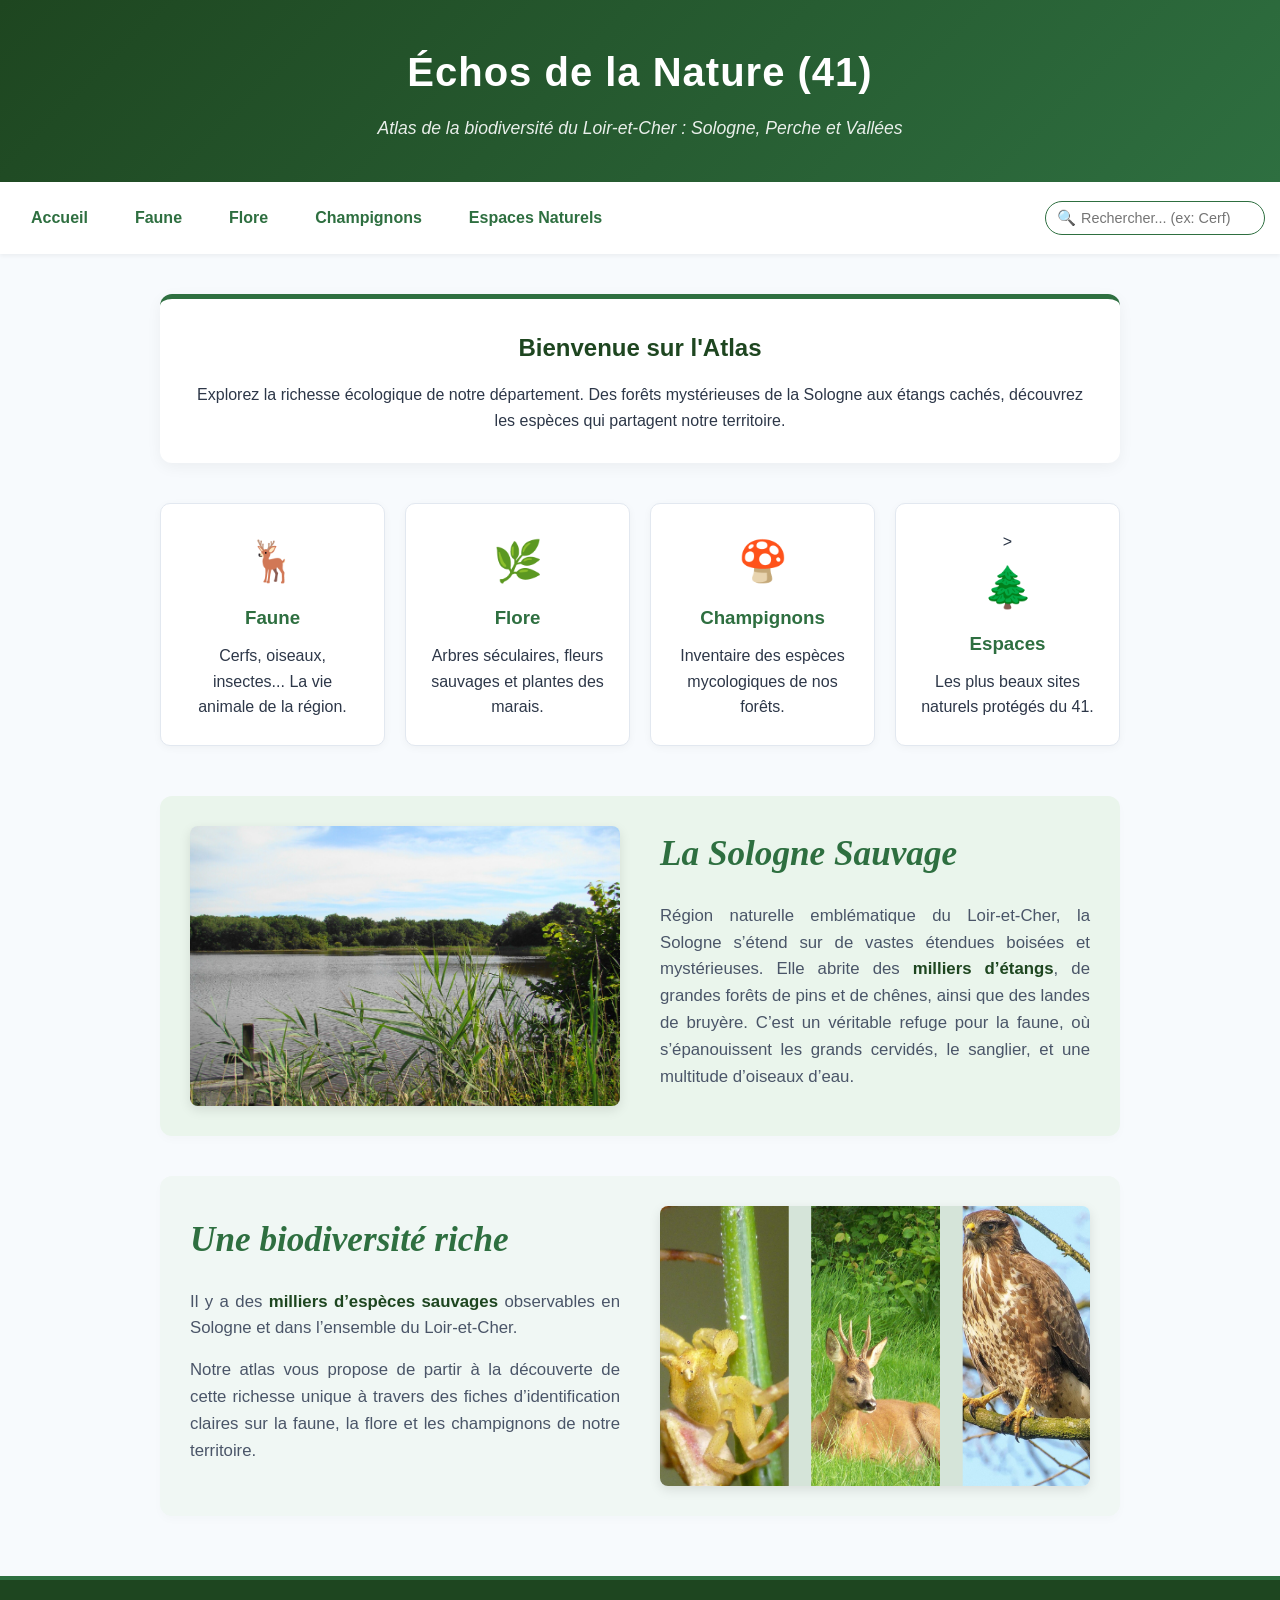
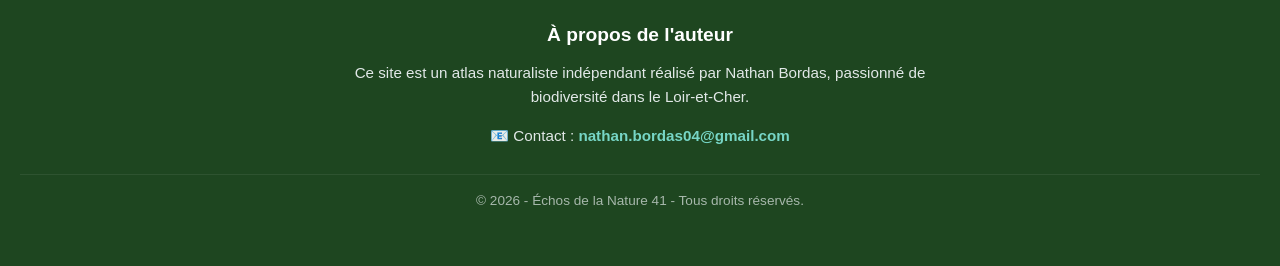
==== index.html @ eabf4d52 "Update index.html" ====
<!DOCTYPE html>
<html lang="fr">
<head>
    <meta charset="UTF-8">
    <meta name="viewport" content="width=device-width, initial-scale=1.0">
    <title>Échos de la Nature - Loir-et-Cher</title>
    <style>
        * { box-sizing: border-box; margin: 0; padding: 0; }
        body { font-family: 'Segoe UI', Tahoma, Geneva, Verdana, sans-serif; background-color: #f7fafd; color: #2d3748; line-height: 1.6; }
        
        header { background: linear-gradient(135deg, #1e4620, #2e6f40); color: white; padding: 40px 20px; text-align: center; box-shadow: 0 4px 6px rgba(0,0,0,0.1); }
        header h1 { font-size: 2.5rem; margin-bottom: 10px; font-weight: 700; letter-spacing: 1px; }
        header p { font-size: 1.1rem; opacity: 0.9; font-style: italic; }

        nav { background-color: #ffffff; display: flex; justify-content: center; gap: 15px; padding: 15px; box-shadow: 0 2px 4px rgba(0,0,0,0.05); position: sticky; top: 0; z-index: 1000; }
        nav a { color: #2e6f40; text-decoration: none; font-weight: 600; padding: 8px 16px; border-radius: 20px; transition: all 0.3s ease; }
        nav a:hover { background-color: #eaf5ec; color: #1e4620; }

        main { max-width: 1000px; margin: 40px auto; padding: 0 20px; }
        
        .welcome-card { background: white; padding: 30px; border-radius: 12px; box-shadow: 0 4px 15px rgba(0,0,0,0.05); text-align: center; border-top: 5px solid #2e6f40; margin-bottom: 40px; }
        .welcome-card h2 { color: #1e4620; margin-bottom: 15px; }
        
        .grid { display: grid; grid-template-columns: repeat(auto-fit, minmax(220px, 1fr)); gap: 20px; margin-bottom: 50px; }
        .card { background: white; padding: 25px; border-radius: 10px; box-shadow: 0 2px 8px rgba(0,0,0,0.04); text-align: center; border: 1px solid #e2e8f0; transition: transform 0.2s; }
        .card:hover { transform: translateY(-5px); }
        .card .icon { font-size: 2.5rem; margin-bottom: 10px; display: block; }
        .card h3 { color: #2e6f40; margin-bottom: 10px; }

        /* Sections de contenu */
        .info-section { display: flex; align-items: center; gap: 40px; background: #eaf5ec; padding: 30px; border-radius: 12px; margin-bottom: 40px; box-shadow: 0 4px 10px rgba(0,0,0,0.02); }
        .info-section.reverse { flex-direction: row-reverse; background: #f0f7f4; }
        .info-content { flex: 1; }
        .info-content h2 { font-family: 'Georgia', serif; font-size: 2.2rem; color: #2e6f40; margin-bottom: 20px; font-style: italic; }
        .info-content p { color: #4a5568; font-size: 1.05rem; margin-bottom: 15px; text-align: justify; }
        .info-content strong { color: #1e4620; }
        .info-image { flex: 1; min-width: 300px; height: 280px; border-radius: 8px; overflow: hidden; box-shadow: 0 4px 12px rgba(0,0,0,0.1); }
        .info-image img { width: 100%; height: 100%; object-fit: cover; }

        @media (max-width: 768px) {
            .info-section, .info-section.reverse { flex-direction: column; text-align: center; }
            .info-image { width: 100%; min-width: 100%; height: 200px; }
        }
        
        /* Nouveau pied de page stylisé */
        footer { background-color: #1e4620; color: #f7fafd; padding: 40px 20px; text-align: center; margin-top: 60px; font-size: 0.95rem; border-top: 4px solid #2e6f40; }
        footer h4 { color: #ffffff; font-size: 1.2rem; margin-bottom: 10px; font-weight: 600; }
        footer p { max-width: 600px; margin: 0 auto 15px auto; opacity: 0.9; }
        footer a { color: #81e6d9; text-decoration: none; font-weight: bold; transition: color 0.2s; }
        footer a:hover { color: #ffffff; text-decoration: underline; }
        footer .copyright { margin-top: 25px; padding-top: 15px; border-top: 1px solid rgba(255,255,255,0.1); font-size: 0.85rem; opacity: 0.7; }
    </style>
</head>
<body>

    <header>
        <h1>Échos de la Nature (41)</h1>
        <p>Atlas de la biodiversité du Loir-et-Cher : Sologne, Perche et Vallées</p>
    </header>

    <nav>
        <a href="index.html">Accueil</a>
        <a href="faune.html">Faune</a>
        <a href="flore.html">Flore</a>
        <a href="champignons.html">Champignons</a>
        <a href="espaces-naturels.html">Espaces Naturels</a>

   <!-- Barre de recherche interactive -->
        <div style="position: relative; margin-left: auto; display: flex; align-items: center;">
            <input type="text" id="search-input" placeholder="Rechercher... (ex: Cerf)" autocomplete="off" style="padding: 8px 15px 8px 35px; border-radius: 20px; border: 1px solid #2e6f40; outline: none; width: 220px; font-size: 0.9rem; transition: all 0.3s;">
            <span style="position: absolute; left: 12px; color: #2e6f40; font-size: 0.95rem;">🔍</span>
            
            <!-- Liste des résultats instantanés -->
            <div id="search-results" style="display: none; position: absolute; top: 42px; right: 0; width: 280px; background: white; border: 1px solid #cbd5e0; border-radius: 10px; box-shadow: 0 4px 15px rgba(0,0,0,0.15); z-index: 2000; overflow: hidden; text-align: left;"></div>
        </div>
    </nav>

    <main>
        <div class="welcome-card">
            <h2>Bienvenue sur l'Atlas</h2>
            <p>Explorez la richesse écologique de notre département. Des forêts mystérieuses de la Sologne aux étangs cachés, découvrez les espèces qui partagent notre territoire.</p>
        </div>
        
        <div class="grid">
            <div class="card" onclick="window.location.href='faune.html';" style="cursor: pointer;">
                <span class="icon">🦌</span>
                <h3>Faune</h3>
                <p>Cerfs, oiseaux, insectes... La vie animale de la région.</p>
            </div>
            <div class="card" onclick="window.location.href='flore.html';" style="cursor: pointer;">
                <span class="icon">🌿</span>
                <h3>Flore</h3>
                <p>Arbres séculaires, fleurs sauvages et plantes des marais.</p>
            </div>
            <div class="card" onclick="window.location.href='champignons.html';" style="cursor: pointer;">
                <span class="icon">🍄</span>
                <h3>Champignons</h3>
                <p>Inventaire des espèces mycologiques de nos forêts.</p>
            </div>
            <div class="card" onclick="window.location.href='espaces-naturels.html';" style="cursor: pointer;">>
                <span class="icon">🌲</span>
                <h3>Espaces</h3>
                <p>Les plus beaux sites naturels protégés du 41.</p>
            </div>
        </div>

        <!-- Section 1 : La Sologne Sauvage -->
        <section class="info-section">
            <div class="info-image">
                <img src="images/etang.jpg" alt="La Sologne Sauvage - Étang">
            </div>
            <div class="info-content">
                <h2>La Sologne Sauvage</h2>
                <p>Région naturelle emblématique du Loir-et-Cher, la Sologne s’étend sur de vastes étendues boisées et mystérieuses. Elle abrite des <strong>milliers d’étangs</strong>, de grandes forêts de pins et de chênes, ainsi que des landes de bruyère. C’est un véritable refuge pour la faune, où s’épanouissent les grands cervidés, le sanglier, et une multitude d’oiseaux d’eau.</p>
            </div>
        </section>

        <!-- Section 2 : Une biodiversité riche -->
        <section class="info-section reverse">
            <div class="info-image">
                <img src="images/image_2026-10-01_023006787.png" alt="Animaux en Sologne">
            </div>
            <div class="info-content">
                <h2>Une biodiversité riche</h2>
                <p>Il y a des <strong>milliers d’espèces sauvages</strong> observables en Sologne et dans l’ensemble du Loir-et-Cher.</p>
                <p>Notre atlas vous propose de partir à la découverte de cette richesse unique à travers des fiches d’identification claires sur la faune, la flore et les champignons de notre territoire.</p>
            </div>
        </section>

    </main>

    <footer>
        <h4>À propos de l'auteur</h4>
        <p>Ce site est un atlas naturaliste indépendant réalisé par Nathan Bordas, passionné de biodiversité dans le Loir-et-Cher.</p>
        <p>📧 Contact : <a href="mailto:nathan.bordas04@gmail.com">nathan.bordas04@gmail.com</a></p>
        <div class="copyright">
            <p>&copy; 2026 - Échos de la Nature 41 - Tous droits réservés.</p>
        </div>
    </footer>

     <!-- Moteur de recherche de l'Atlas -->
    <script>
        // Liste des pages et espèces de ton site (tu pourras en ajouter ici au fur et à mesure !)
        const atlasIndex = [
            { title: "Cerf élaphe (Cervus elaphus)", category: "🦌 Mammifères", url: "cerf-elaphe.html", keywords: "cerf biche faon brame sologne mammifere" },
            { title: "Faune du Loir-et-Cher", category: "Rubrique", url: "faune.html", keywords: "animaux faune mammiferes oiseaux insectes amphibiens reptiles poissons araignees" },
            { title: "Flore du Loir-et-Cher", category: "Rubrique", url: "flore.html", keywords: "plantes fleurs arbres bruyere fougeres mousses" },
            { title: "Champignons", category: "Rubrique", url: "champignons.html", keywords: "champignons cepes bolets amanites girolles russules" }
        ];

        const searchInput = document.getElementById('search-input');
        const searchResults = document.getElementById('search-results');

        searchInput.addEventListener('input', function() {
            const query = this.value.toLowerCase().trim();
            searchResults.innerHTML = '';

            if (query.length < 2) {
                searchResults.style.display = 'none';
                return;
            }

            const matches = atlasIndex.filter(item => 
                item.title.toLowerCase().includes(query) || 
                item.keywords.toLowerCase().includes(query)
            );

            if (matches.length > 0) {
                matches.forEach(item => {
                    const link = document.createElement('a');
                    link.href = item.url;
                    link.style.display = 'block';
                    link.style.padding = '12px 15px';
                    link.style.textDecoration = 'none';
                    link.style.color = '#2d3748';
                    link.style.borderBottom = '1px solid #edf2f7';
                    link.innerHTML = `<strong style="color: #1e4620; display: block;">${item.title}</strong><span style="font-size: 0.8rem; color: #718096;">${item.category}</span>`;
                    
                    link.onmouseover = () => link.style.backgroundColor = '#eaf5ec';
                    link.onmouseout = () => link.style.backgroundColor = 'white';
                    
                    searchResults.appendChild(link);
                });
                searchResults.style.display = 'block';
            } else {
                searchResults.innerHTML = '<div style="padding: 12px 15px; color: #718096; font-size: 0.9rem;">Aucune espèce trouvée... 🌿</div>';
                searchResults.style.display = 'block';
            }
        });

        // Fermer les résultats si on clique ailleurs sur la page
        document.addEventListener('click', function(e) {
            if (!searchInput.contains(e.target) && !searchResults.contains(e.target)) {
                searchResults.style.display = 'none';
            }
        });
    </script>
</body>
</html>
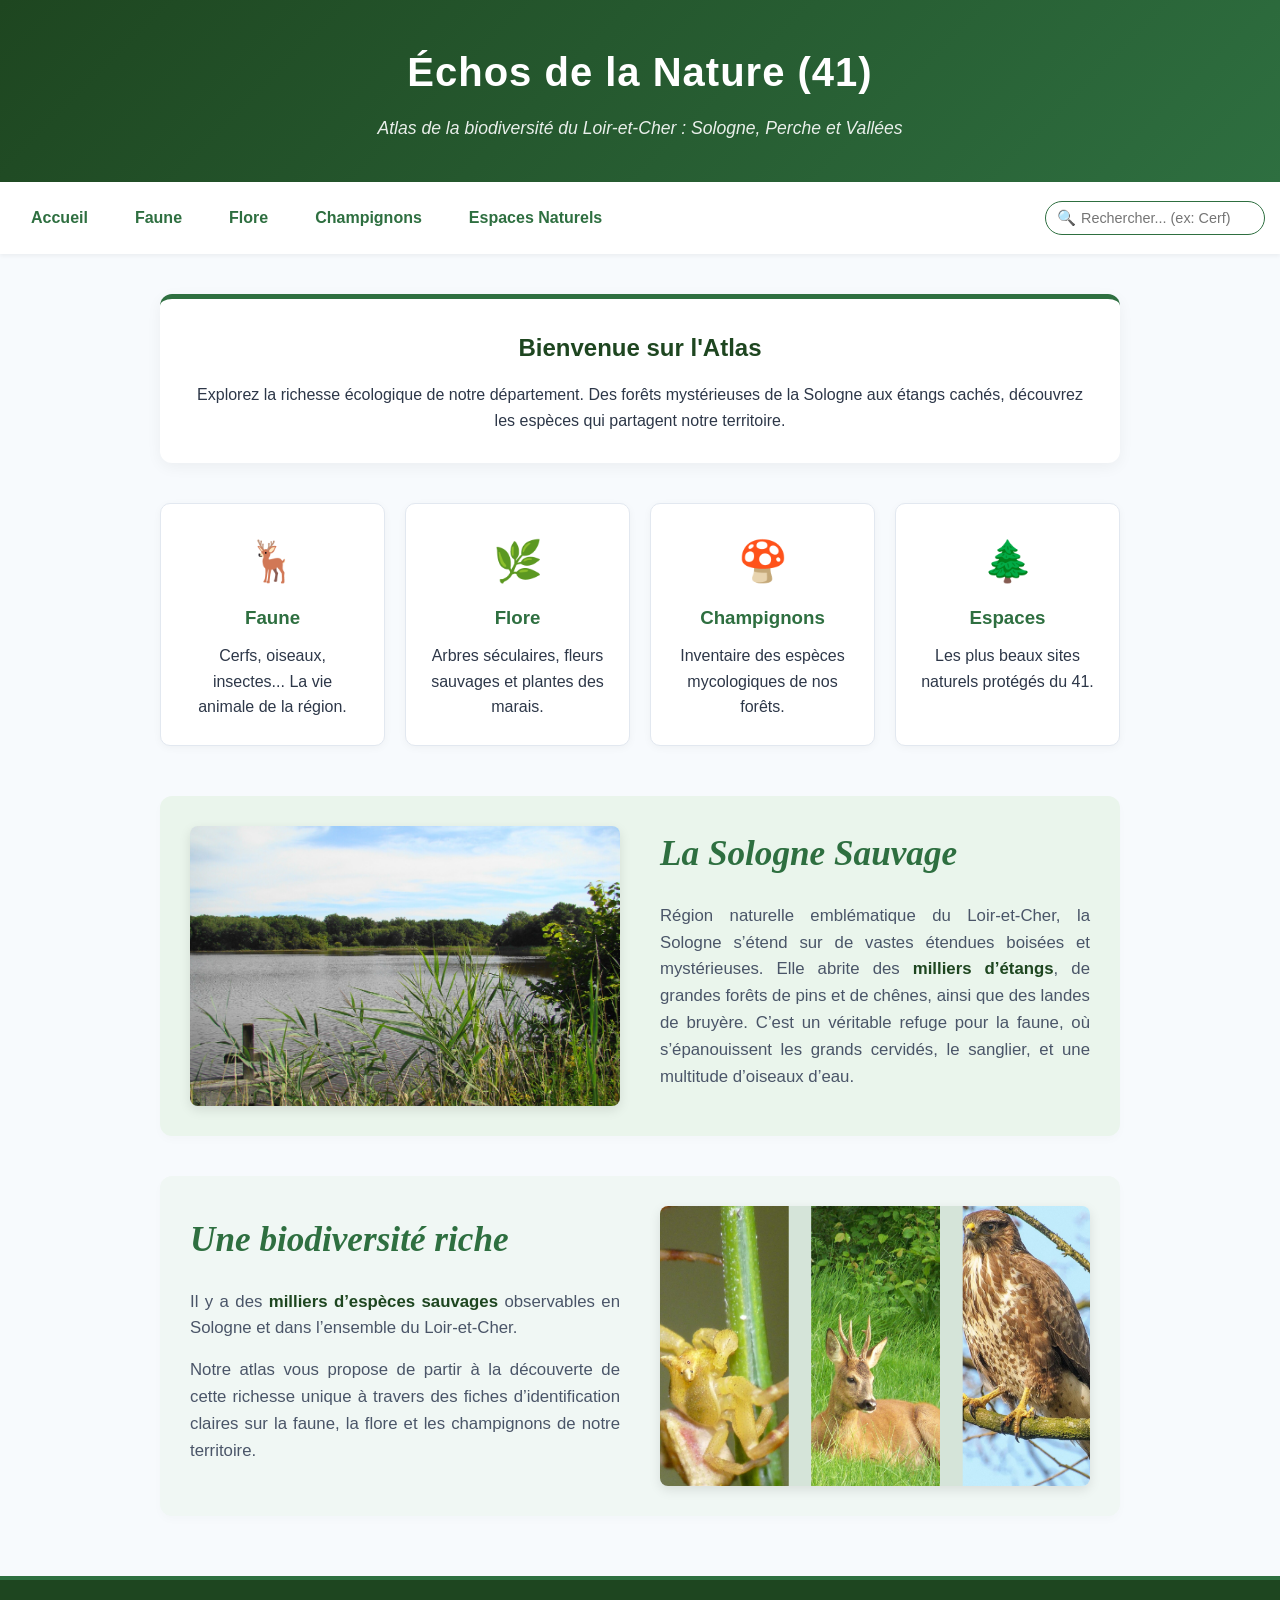
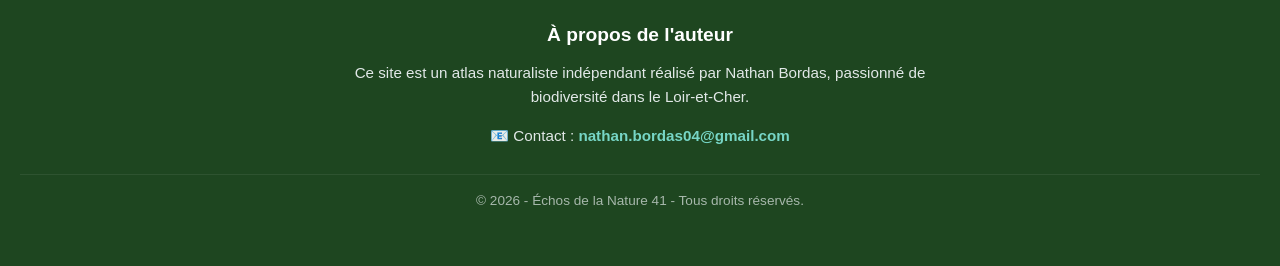
==== commit 7eba9e96: "Update index.html" ====
--- a/index.html
+++ b/index.html
@@ -97,7 +97,7 @@
                 <h3>Champignons</h3>
                 <p>Inventaire des espèces mycologiques de nos forêts.</p>
             </div>
-            <div class="card" onclick="window.location.href='espaces-naturels.html';" style="cursor: pointer;">>
+            <div class="card" onclick="window.location.href='espaces-naturels.html';" style="cursor: pointer;">
                 <span class="icon">🌲</span>
                 <h3>Espaces</h3>
                 <p>Les plus beaux sites naturels protégés du 41.</p>
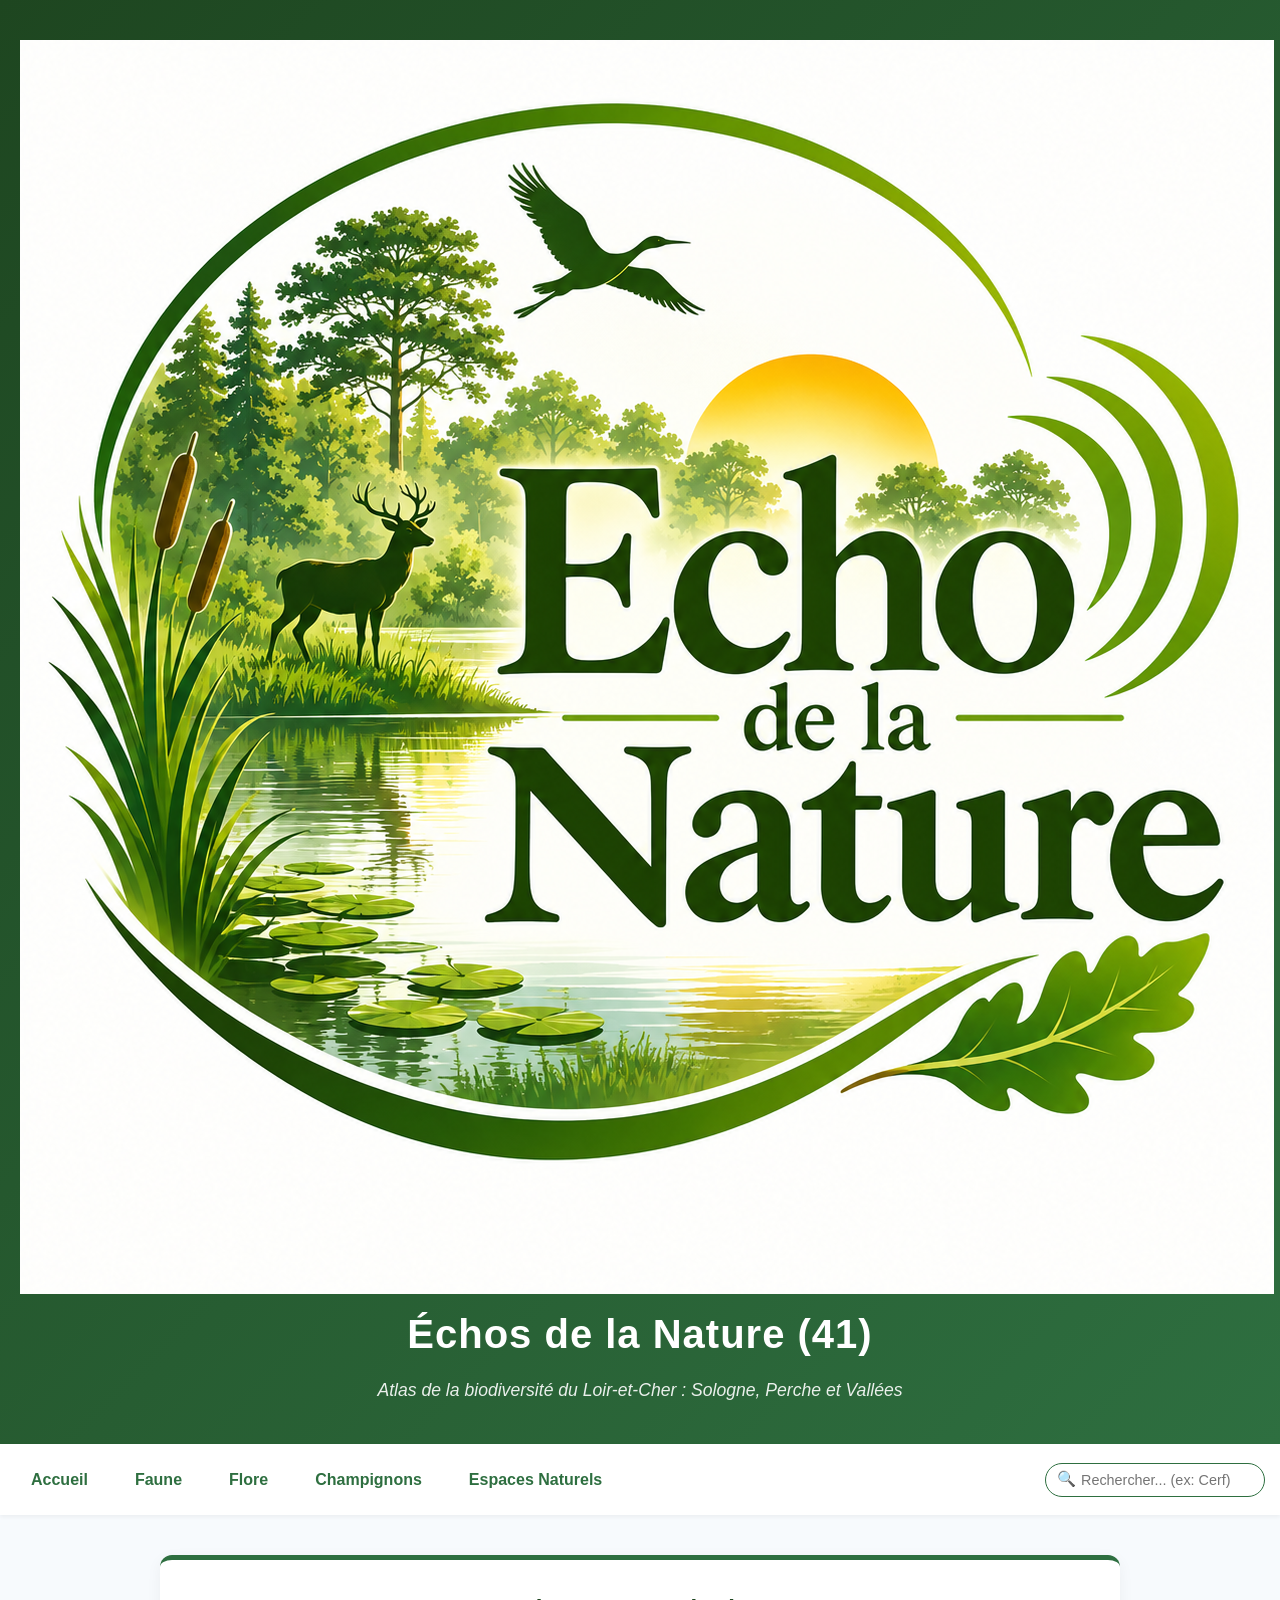
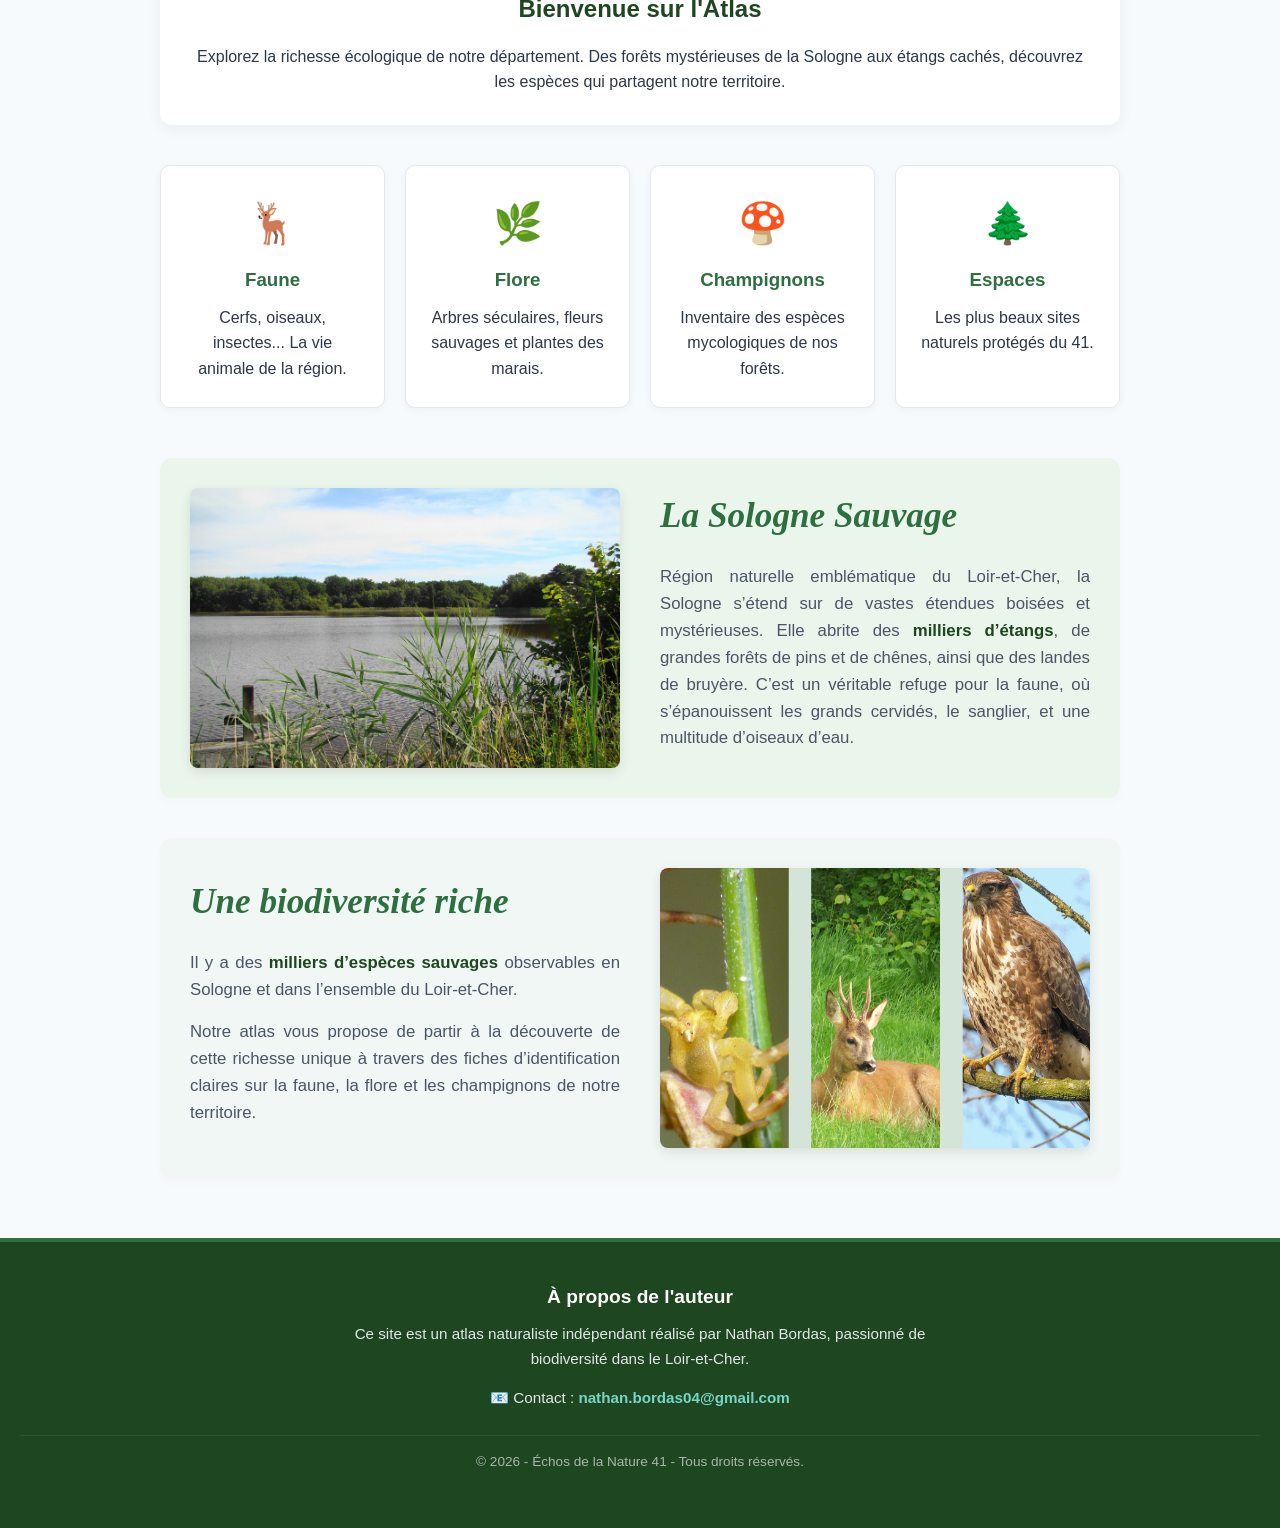
==== commit 7818ebb7: "Update index.html" ====
--- a/index.html
+++ b/index.html
@@ -4,6 +4,7 @@
     <meta charset="UTF-8">
     <meta name="viewport" content="width=device-width, initial-scale=1.0">
     <title>Échos de la Nature - Loir-et-Cher</title>
+    <link rel="icon" type="image/png" href="images/logo.png">
     <style>
         * { box-sizing: border-box; margin: 0; padding: 0; }
         body { font-family: 'Segoe UI', Tahoma, Geneva, Verdana, sans-serif; background-color: #f7fafd; color: #2d3748; line-height: 1.6; }
@@ -53,9 +54,14 @@
 </head>
 <body>
 
-    <header>
-        <h1>Échos de la Nature (41)</h1>
-        <p>Atlas de la biodiversité du Loir-et-Cher : Sologne, Perche et Vallées</p>
+     <header>
+        <div class="header-content">
+            <img src="images/logo.png" alt="Logo Échos de la Nature 41" class="site-logo">
+            <div>
+                <h1>Échos de la Nature (41)</h1>
+                <p>Atlas de la biodiversité du Loir-et-Cher : Sologne, Perche et Vallées</p>
+            </div>
+        </div>
     </header>
 
     <nav>
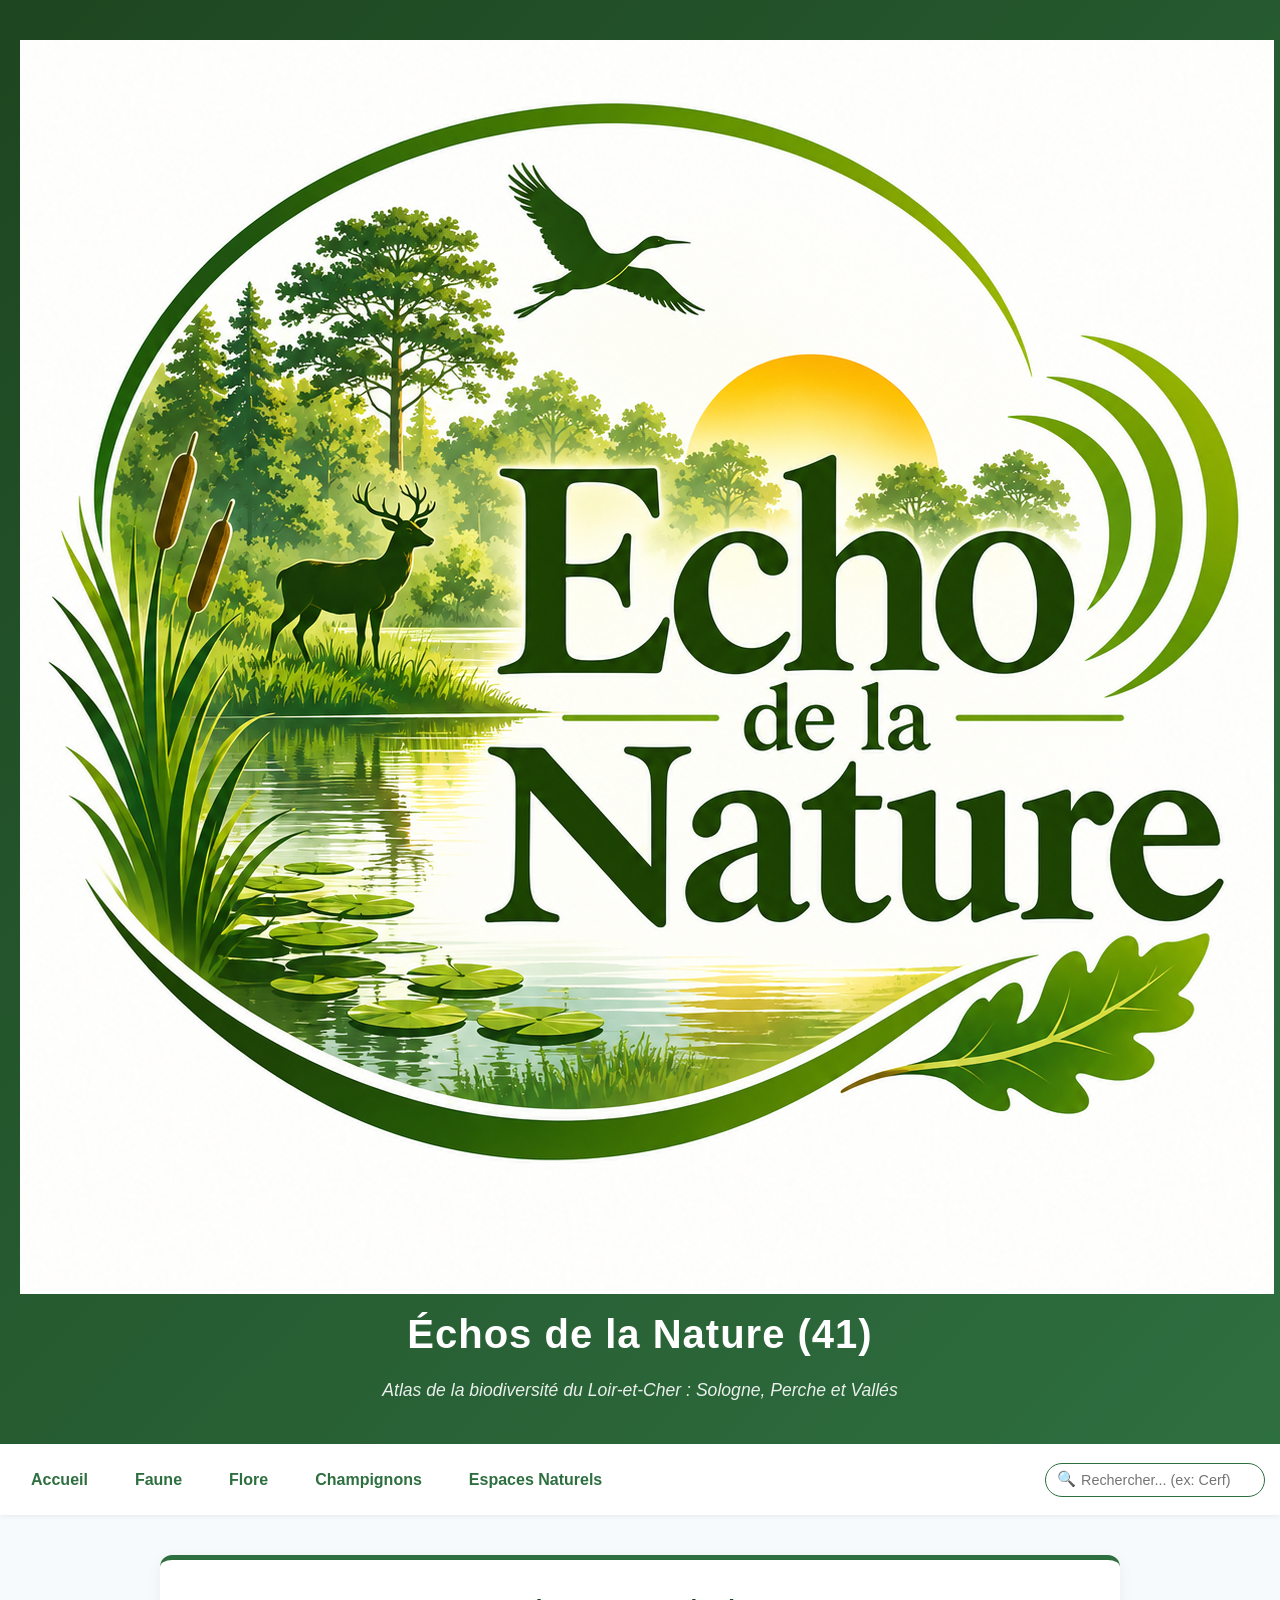
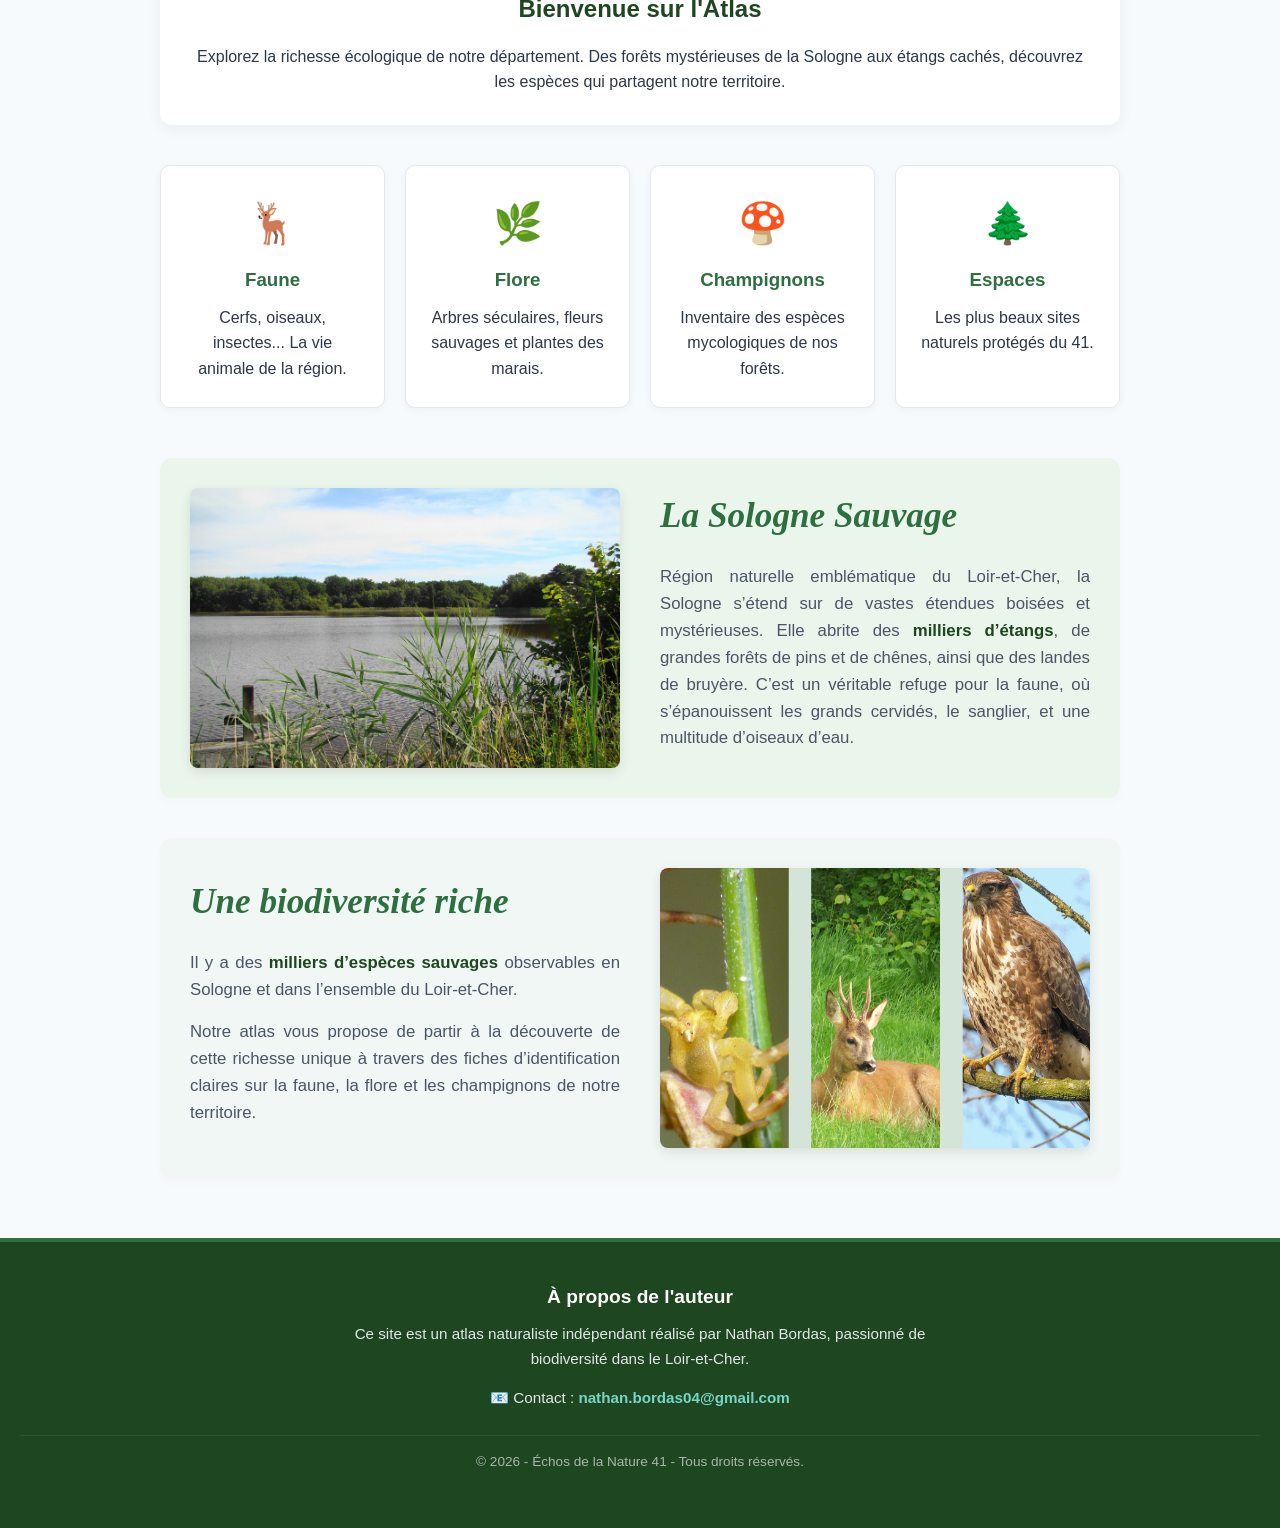
==== commit 5e357e15: "Update index.html" ====
--- a/index.html
+++ b/index.html
@@ -59,7 +59,7 @@
             <img src="images/logo.png" alt="Logo Échos de la Nature 41" class="site-logo">
             <div>
                 <h1>Échos de la Nature (41)</h1>
-                <p>Atlas de la biodiversité du Loir-et-Cher : Sologne, Perche et Vallées</p>
+                <p>Atlas de la biodiversité du Loir-et-Cher : Sologne, Perche et Vallés</p>
             </div>
         </div>
     </header>
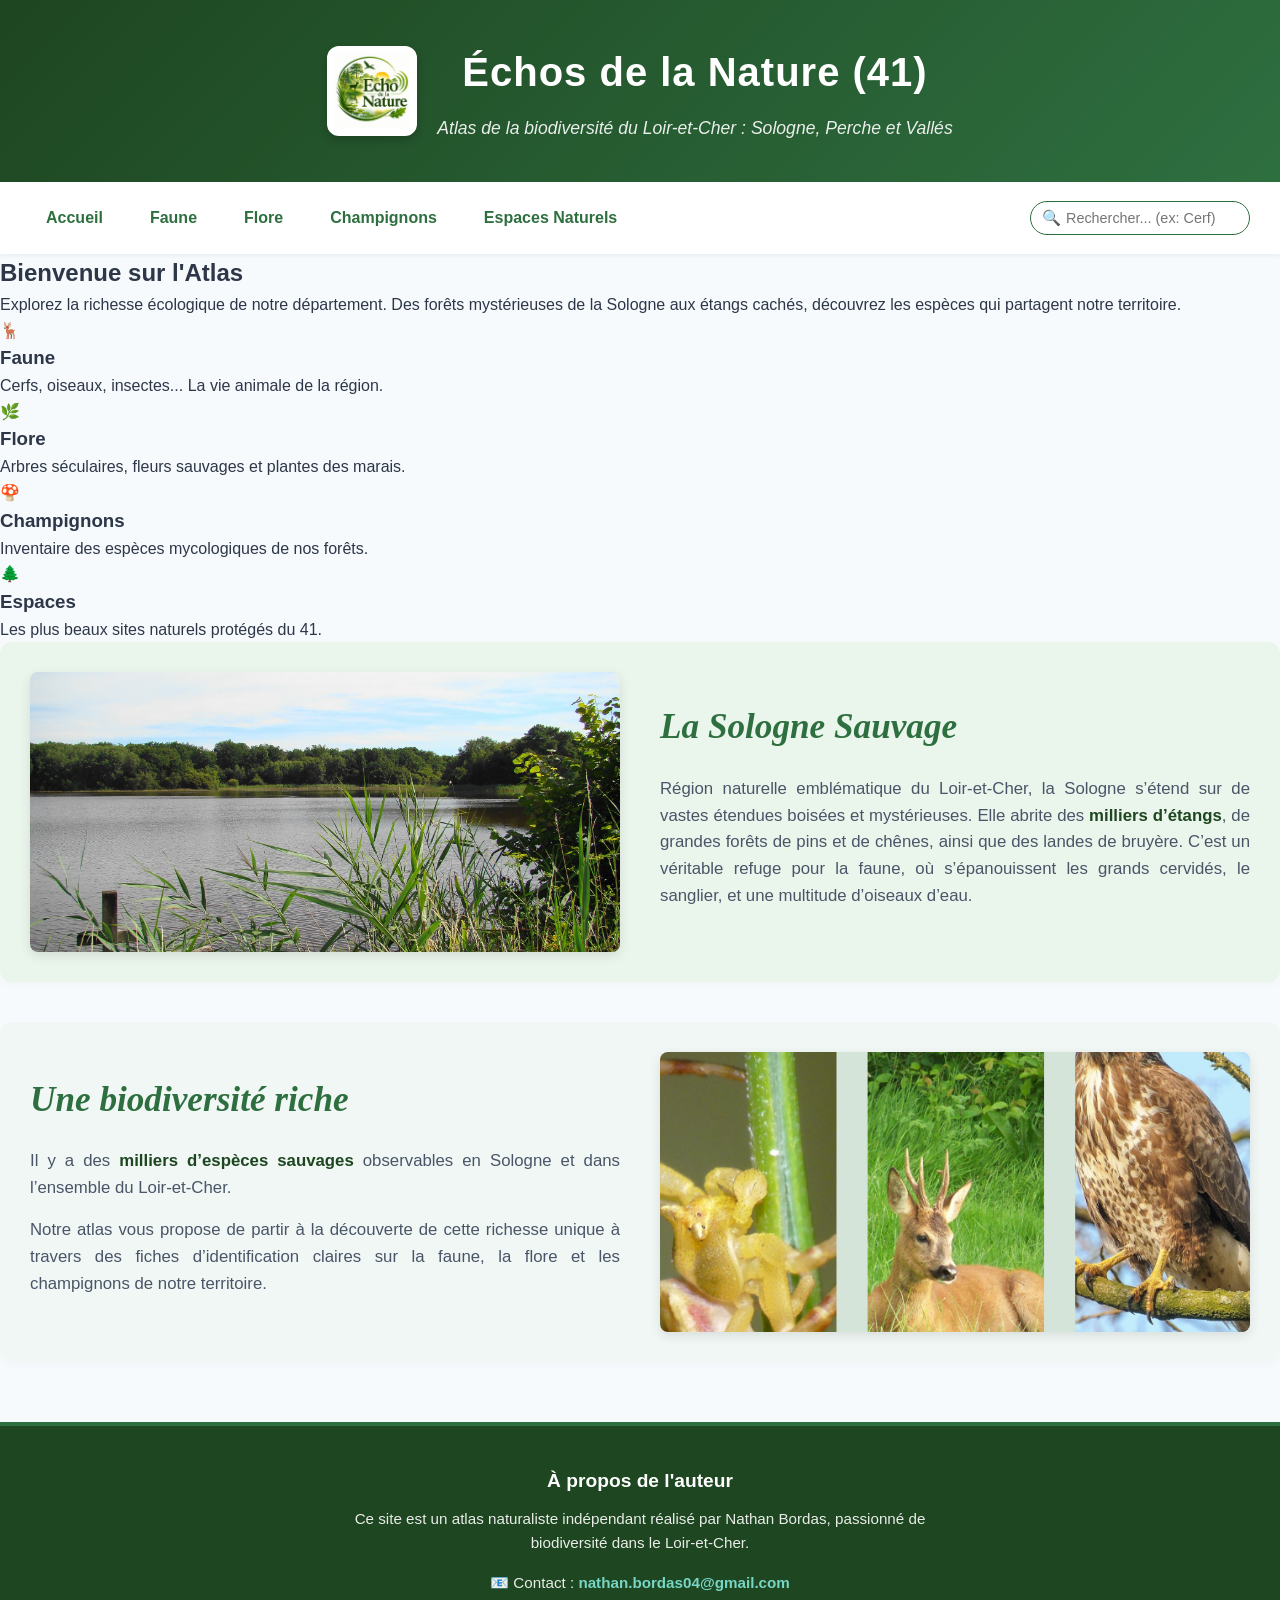
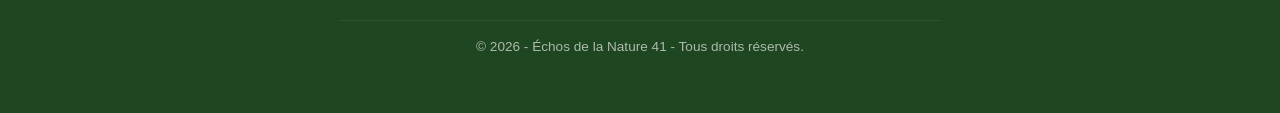
==== commit 01f5c5ec: "Update index.html" ====
--- a/index.html
+++ b/index.html
@@ -5,28 +5,8 @@
     <meta name="viewport" content="width=device-width, initial-scale=1.0">
     <title>Échos de la Nature - Loir-et-Cher</title>
     <link rel="icon" type="image/png" href="images/logo.png">
+    <link rel="stylesheet" href="style.css?v=4">
     <style>
-        * { box-sizing: border-box; margin: 0; padding: 0; }
-        body { font-family: 'Segoe UI', Tahoma, Geneva, Verdana, sans-serif; background-color: #f7fafd; color: #2d3748; line-height: 1.6; }
-        
-        header { background: linear-gradient(135deg, #1e4620, #2e6f40); color: white; padding: 40px 20px; text-align: center; box-shadow: 0 4px 6px rgba(0,0,0,0.1); }
-        header h1 { font-size: 2.5rem; margin-bottom: 10px; font-weight: 700; letter-spacing: 1px; }
-        header p { font-size: 1.1rem; opacity: 0.9; font-style: italic; }
-
-        nav { background-color: #ffffff; display: flex; justify-content: center; gap: 15px; padding: 15px; box-shadow: 0 2px 4px rgba(0,0,0,0.05); position: sticky; top: 0; z-index: 1000; }
-        nav a { color: #2e6f40; text-decoration: none; font-weight: 600; padding: 8px 16px; border-radius: 20px; transition: all 0.3s ease; }
-        nav a:hover { background-color: #eaf5ec; color: #1e4620; }
-
-        main { max-width: 1000px; margin: 40px auto; padding: 0 20px; }
-        
-        .welcome-card { background: white; padding: 30px; border-radius: 12px; box-shadow: 0 4px 15px rgba(0,0,0,0.05); text-align: center; border-top: 5px solid #2e6f40; margin-bottom: 40px; }
-        .welcome-card h2 { color: #1e4620; margin-bottom: 15px; }
-        
-        .grid { display: grid; grid-template-columns: repeat(auto-fit, minmax(220px, 1fr)); gap: 20px; margin-bottom: 50px; }
-        .card { background: white; padding: 25px; border-radius: 10px; box-shadow: 0 2px 8px rgba(0,0,0,0.04); text-align: center; border: 1px solid #e2e8f0; transition: transform 0.2s; }
-        .card:hover { transform: translateY(-5px); }
-        .card .icon { font-size: 2.5rem; margin-bottom: 10px; display: block; }
-        .card h3 { color: #2e6f40; margin-bottom: 10px; }
 
         /* Sections de contenu */
         .info-section { display: flex; align-items: center; gap: 40px; background: #eaf5ec; padding: 30px; border-radius: 12px; margin-bottom: 40px; box-shadow: 0 4px 10px rgba(0,0,0,0.02); }
--- a/style.css
+++ b/style.css
@@ -0,0 +1,42 @@
+* { box-sizing: border-box; margin: 0; padding: 0; }
+html { scroll-behavior: smooth; }
+body { font-family: 'Segoe UI', Tahoma, Geneva, Verdana, sans-serif; background-color: #f7fafd; color: #2d3748; line-height: 1.6; }
+
+/* En-tête */
+header { background: linear-gradient(135deg, #1e4620, #2e6f40); color: white; padding: 40px 20px; text-align: center; box-shadow: 0 4px 6px rgba(0,0,0,0.1); }
+header h1 { font-size: 2.5rem; margin-bottom: 10px; font-weight: 700; letter-spacing: 1px; }
+header p { font-size: 1.1rem; opacity: 0.9; font-style: italic; }
+.header-content { display: flex; align-items: center; justify-content: center; gap: 20px; flex-wrap: wrap; }
+.site-logo { height: 90px; width: auto; border-radius: 12px; object-fit: contain; border: 2px solid #ffffff; box-shadow: 0 4px 10px rgba(0,0,0,0.2); background-color: white; padding: 5px; }
+
+/* Menu et Barre de recherche */
+nav { background-color: #ffffff; display: flex; justify-content: center; align-items: center; gap: 15px; padding: 15px 30px; box-shadow: 0 2px 4px rgba(0,0,0,0.05); position: sticky; top: 0; z-index: 1000; flex-wrap: wrap; }
+.nav-links { display: flex; gap: 15px; align-items: center; flex-wrap: wrap; }
+nav a { color: #2e6f40; text-decoration: none; font-weight: 600; padding: 8px 16px; border-radius: 20px; transition: all 0.3s ease; }
+nav a:hover, nav a.active { background-color: #eaf5ec; color: #1e4620; }
+
+.search-container { position: relative; margin-left: auto; display: flex; align-items: center; }
+.search-container input { padding: 8px 15px 8px 35px; border-radius: 20px; border: 1px solid #2e6f40; outline: none; width: 230px; font-size: 0.9rem; transition: all 0.3s; }
+.search-container input:focus { width: 260px; box-shadow: 0 0 0 3px rgba(46, 111, 64, 0.15); }
+.search-icon { position: absolute; left: 12px; color: #2e6f40; font-size: 0.95rem; pointer-events: none; }
+
+#search-results { display: none; position: absolute; top: 44px; right: 0; width: 290px; background: white; border: 1px solid #cbd5e0; border-radius: 10px; box-shadow: 0 6px 20px rgba(0,0,0,0.15); z-index: 2000; overflow: hidden; text-align: left; }
+.search-item { display: block; padding: 12px 15px; text-decoration: none; color: #2d3748; border-bottom: 1px solid #edf2f7; transition: background 0.2s; }
+.search-item:last-child { border-bottom: none; }
+.search-item:hover { background-color: #eaf5ec; }
+.search-item strong { color: #1e4620; display: block; font-size: 0.95rem; }
+.search-item span { font-size: 0.8rem; color: #718096; }
+
+/* Pied de page forcé en blanc */
+footer { background-color: #1e4620; color: #ffffff !important; padding: 40px 20px; text-align: center; margin-top: 60px; font-size: 0.95rem; border-top: 4px solid #2e6f40; }
+footer h4 { color: #ffffff !important; font-size: 1.2rem; margin-bottom: 10px; font-weight: 600; }
+footer p, footer div { color: #ffffff !important; max-width: 600px; margin: 0 auto 15px auto; opacity: 0.95; }
+footer a { color: #81e6d9 !important; text-decoration: none; font-weight: bold; transition: color 0.2s; }
+footer a:hover { color: #ffffff !important; text-decoration: underline; }
+footer .copyright { margin-top: 25px; padding-top: 15px; border-top: 1px solid rgba(255,255,255,0.2); font-size: 0.85rem; opacity: 0.8; }
+
+@media (max-width: 768px) {
+    .search-container { margin-left: 0; width: 100%; justify-content: center; margin-top: 10px; }
+    .search-container input { width: 100%; max-width: 300px; }
+    #search-results { right: auto; left: 50%; transform: translateX(-50%); }
+}
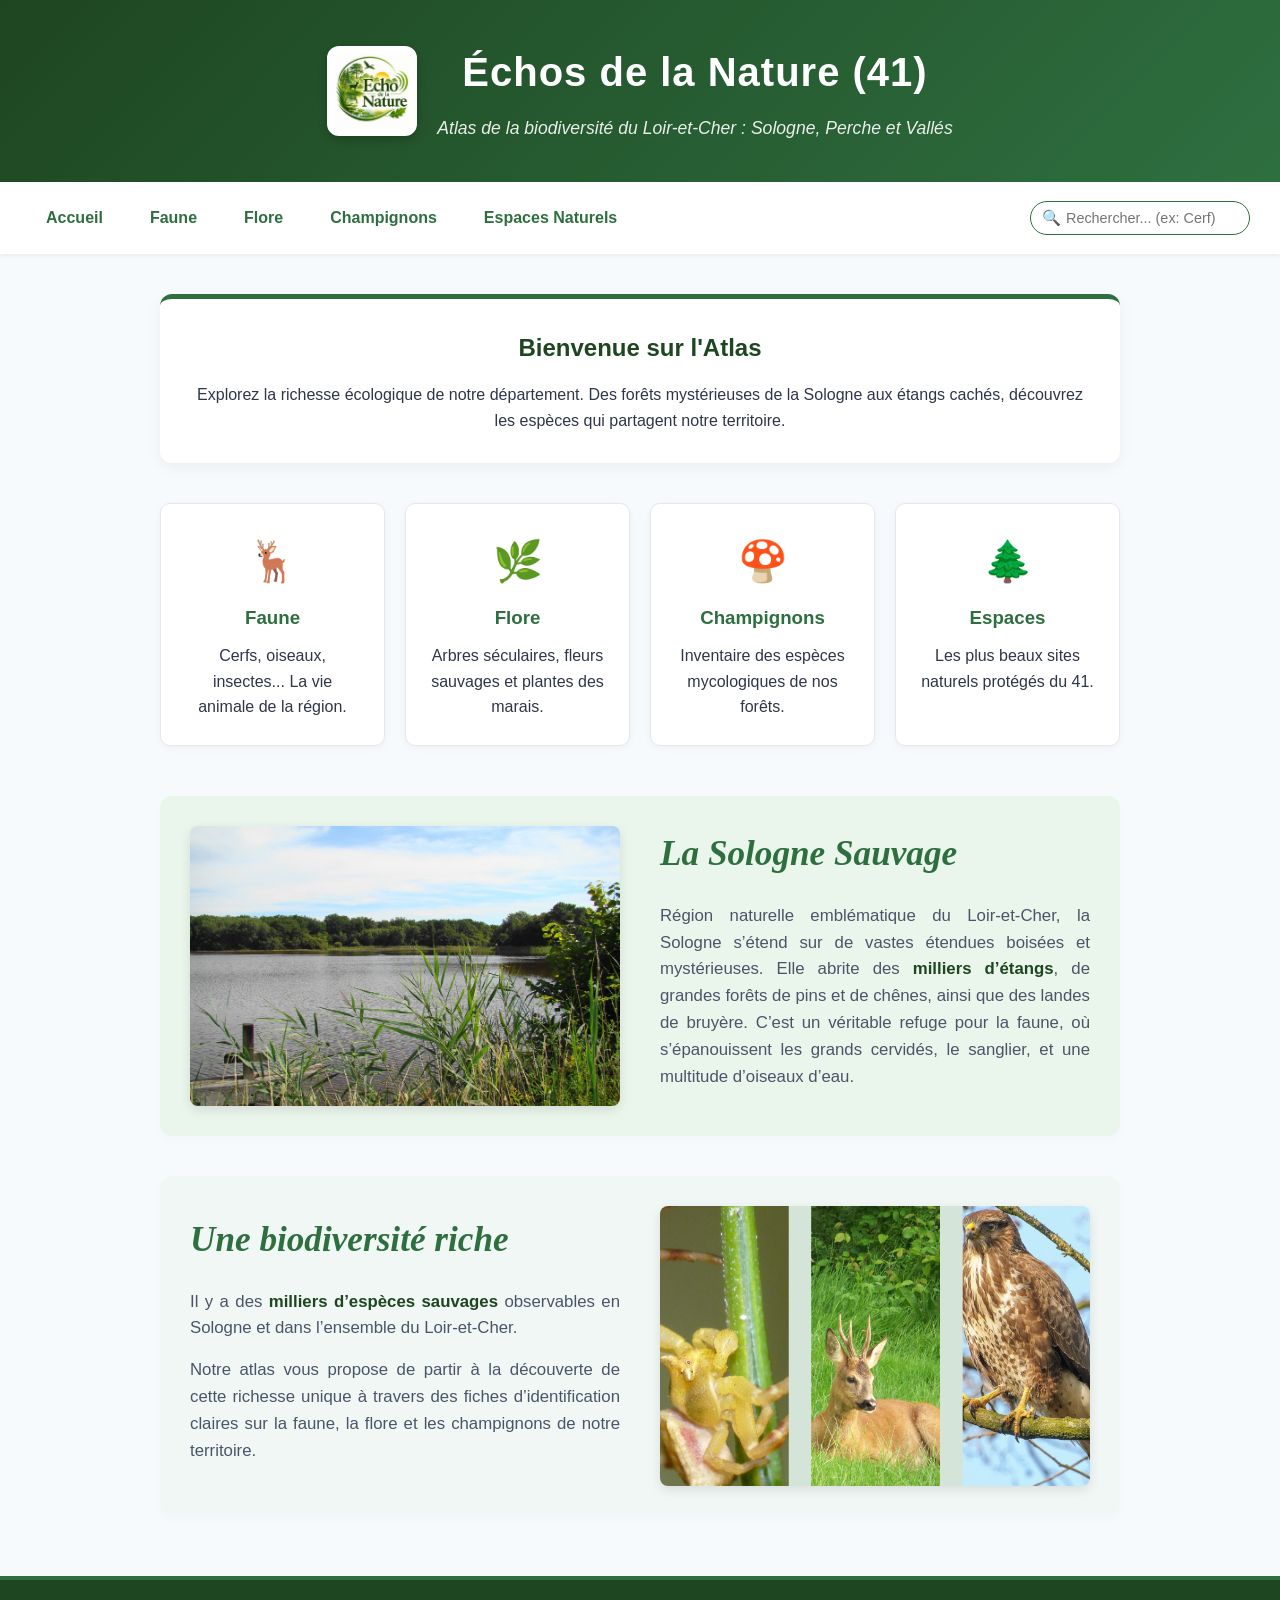
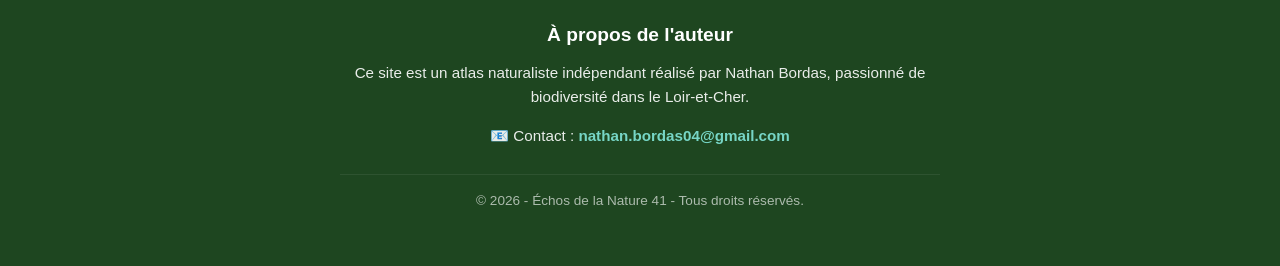
==== commit 5576346d: "Update index.html" ====
--- a/index.html
+++ b/index.html
@@ -7,6 +7,16 @@
     <link rel="icon" type="image/png" href="images/logo.png">
     <link rel="stylesheet" href="style.css?v=4">
     <style>
+        main { max-width: 1000px; margin: 40px auto; padding: 0 20px; }
+        
+        .welcome-card { background: white; padding: 30px; border-radius: 12px; box-shadow: 0 4px 15px rgba(0,0,0,0.05); text-align: center; border-top: 5px solid #2e6f40; margin-bottom: 40px; }
+        .welcome-card h2 { color: #1e4620; margin-bottom: 15px; }
+        
+        .grid { display: grid; grid-template-columns: repeat(auto-fit, minmax(220px, 1fr)); gap: 20px; margin-bottom: 50px; }
+        .card { background: white; padding: 25px; border-radius: 10px; box-shadow: 0 2px 8px rgba(0,0,0,0.04); text-align: center; border: 1px solid #e2e8f0; transition: transform 0.2s; cursor: pointer; }
+        .card:hover { transform: translateY(-5px); }
+        .card .icon { font-size: 2.5rem; margin-bottom: 10px; display: block; }
+        .card h3 { color: #2e6f40; margin-bottom: 10px; }
 
         /* Sections de contenu */
         .info-section { display: flex; align-items: center; gap: 40px; background: #eaf5ec; padding: 30px; border-radius: 12px; margin-bottom: 40px; box-shadow: 0 4px 10px rgba(0,0,0,0.02); }
